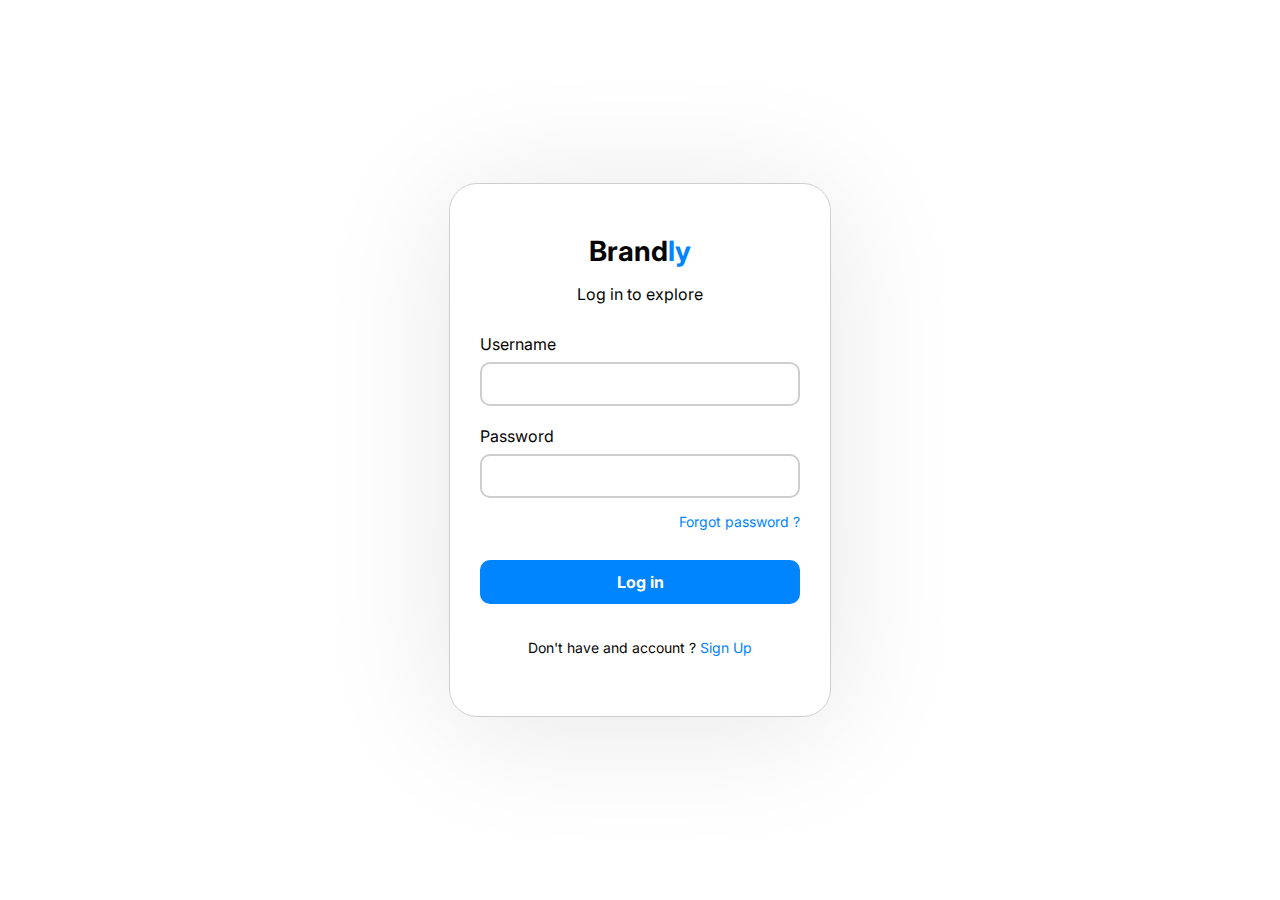
==== WAD/ASG1/ASG1B/index.html @ b2516095 "Added basic skeleton" ====
<!DOCTYPE html>
<html lang="en">
<head>
    <meta charset="UTF-8">
    <meta name="viewport" content="width=device-width, initial-scale=1.0">
    <link rel="stylesheet" href="index.css">
    <!-- Inter font -->
    <link rel="preconnect" href="https://fonts.googleapis.com">
    <link rel="preconnect" href="https://fonts.gstatic.com" crossorigin>
    <link href="https://fonts.googleapis.com/css2?family=Inter:wght@100;200;300;400;500;600;700;800;900&display=swap" rel="stylesheet">
    <title>Assignment 1B</title>
</head>
<body onload="setPrimitives()">
    <form id="log_in">
    <div class="main">
        <div class="main-form-cont">
            <div class="labels">
                <p class="brand-name cursor-pointer">Brand<span class="primary-text-color">ly</span></p>
                <p class="subtext" id ="hightlight-error">Log in to explore</p>
            </div>

            <div class="input-parent">
                <p class="input-head-label">
                    Username
                </p>
                <input type="email" class="form-input long-input-btn" name="password" required>
            </div>

            <div class="input-parent">
                <p class="input-head-label">
                    Password
                </p>
                <input type="password" class="form-input long-input-btn" name="password" required>
            </div>

            <p class="input-bottom-label primary-text-color" onclick="alert('Will Come back soon !')">Forgot password ?</p>

            <div class="button-parent">
                <button class="long-btn">Log in</button>
            </div>

            <div class="centered-subtext">
                Don't have and account ? <span class="primary-text-color cursor-pointer" onclick="alert('Will Come back soon for this !')">Sign Up</span>
            </div>
        </div>
    </div>
</form>
    <script src="index.js"></script>
</body>
</html>
---- WAD/ASG1/ASG1B/index.css ----
* {
    padding: 0;
    margin: 0;
    box-sizing: border-box;
    font-family: 'Inter', sans-serif;
    color: var(--text-color);
    text-decoration: none;
    border: none;
    outline: none;
}

body, html {
    height: 100%;
    width: 100%;
    display: flex;
    justify-content: center;
    align-items: center;
}

:root {
    --primary-color : #0085FF;
    --text-color : #050505;
    --border-color : #CECECE;
}

.primary-text-color {
    color: var(--primary-color);
}

.cursor-pointer {
    cursor: pointer;
}

.main {
    padding: 30px;
    border: solid 1.5px var(--border-color);
    border-radius: 28px;
    box-shadow: 0px 10px 130px #E6E6E6;
}

.labels {
    text-align: center;
}

.labels .brand-name {
    font-size: 28px;
    font-weight: bold;
    margin-bottom: 16px;
    margin-top: 20px;
}

.labels .subtext {
    margin-bottom: 30px;
}

.long-input-btn {
    width: 20rem;
    padding: 12px;
    border-radius: 10px;
    border: 2px solid var(--border-color);
    transition: border 0.1s;
}

.long-input-btn:focus {
    border: 2px solid var(--primary-color);
}

.input-head-label {
    margin-bottom: 8px;
}

.input-parent {
    margin-bottom: 20px;
}

.input-bottom-label {
    width: 100%;
    text-align: right;
    margin-top: -5px;
    font-size: 14px;
    cursor: pointer;
    margin-bottom: 30px;
}

.long-btn {
    width: 20rem;
    padding: 12px;
    border-radius: 10px;
    color: white;
    background-color: var(--primary-color);
    font-weight: bold;
    cursor: pointer;
    margin-bottom: 35px;
    font-size: 16px;
}

.centered-subtext {
    width: 100%;
    text-align: center;
    margin-bottom: 30px;
    font-size: 14px;
}
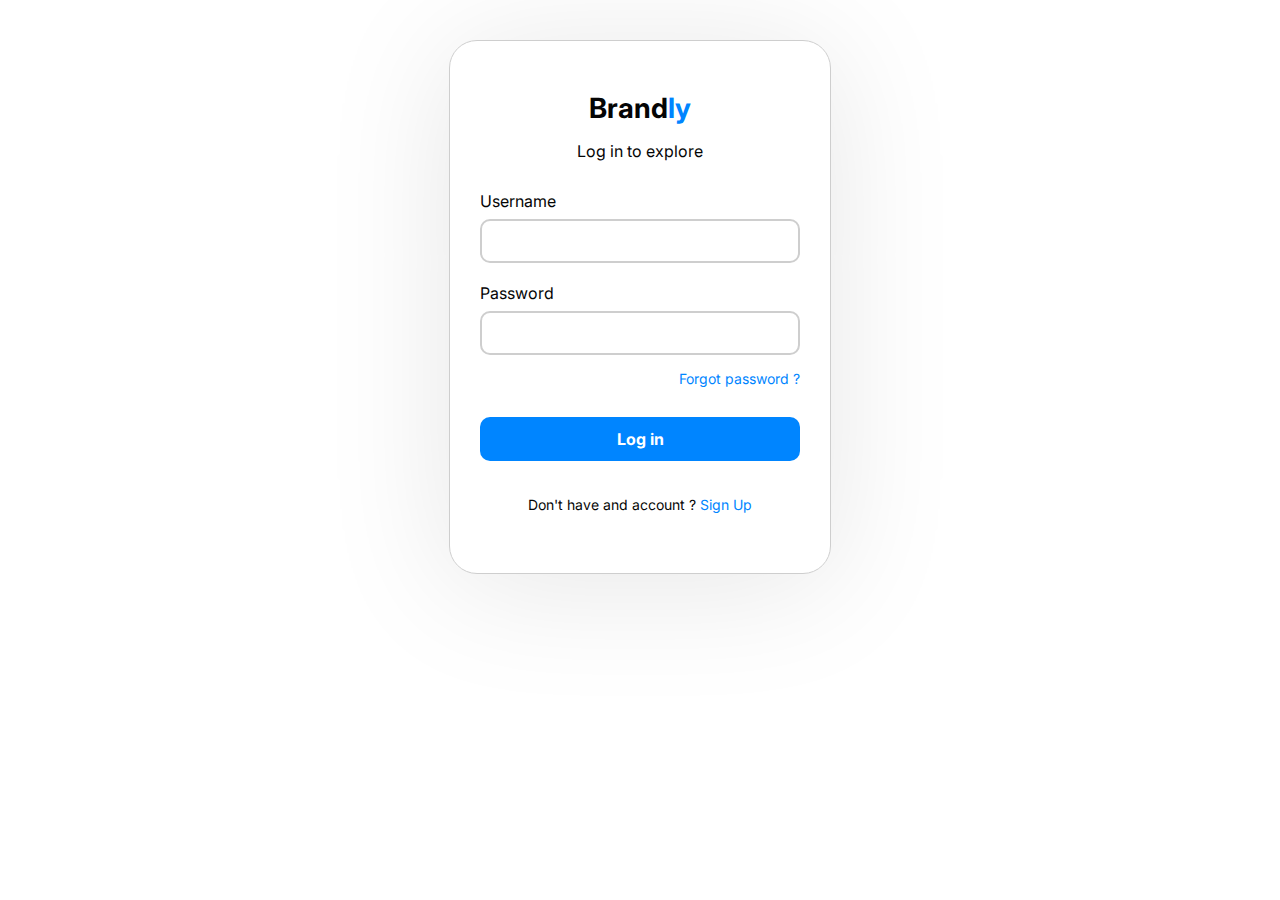
==== commit 4f8131f8: "1B" ====
--- a/WAD/ASG1/ASG1B/index.html
+++ b/WAD/ASG1/ASG1B/index.html
@@ -1,50 +1,76 @@
 <!DOCTYPE html>
 <html lang="en">
-<head>
-    <meta charset="UTF-8">
-    <meta name="viewport" content="width=device-width, initial-scale=1.0">
-    <link rel="stylesheet" href="index.css">
+  <head>
+    <meta charset="UTF-8" />
+    <meta name="viewport" content="width=device-width, initial-scale=1.0" />
+    <link rel="stylesheet" href="css/index.css" />
     <!-- Inter font -->
-    <link rel="preconnect" href="https://fonts.googleapis.com">
-    <link rel="preconnect" href="https://fonts.gstatic.com" crossorigin>
-    <link href="https://fonts.googleapis.com/css2?family=Inter:wght@100;200;300;400;500;600;700;800;900&display=swap" rel="stylesheet">
+    <link rel="preconnect" href="https://fonts.googleapis.com" />
+    <link rel="preconnect" href="https://fonts.gstatic.com" crossorigin />
+    <link
+      href="https://fonts.googleapis.com/css2?family=Inter:wght@100;200;300;400;500;600;700;800;900&display=swap"
+      rel="stylesheet"
+    />
     <title>Assignment 1B</title>
-</head>
-<body onload="setPrimitives()">
+  </head>
+
+  <body onload="setPrimitives()">
     <form id="log_in">
-    <div class="main">
+      <div class="main">
         <div class="main-form-cont">
-            <div class="labels">
-                <p class="brand-name cursor-pointer">Brand<span class="primary-text-color">ly</span></p>
-                <p class="subtext" id ="hightlight-error">Log in to explore</p>
-            </div>
+          <div class="labels">
+            <p class="brand-name cursor-pointer">
+              Brand<span class="primary-text-color">ly</span>
+            </p>
+            <p class="subtext" id="hightlight-error">Log in to explore</p>
+          </div>
 
-            <div class="input-parent">
-                <p class="input-head-label">
-                    Username
-                </p>
-                <input type="email" class="form-input long-input-btn" name="password" required>
-            </div>
+          <div class="input-parent">
+            <p class="input-head-label">Username</p>
+            <input
+              type="email"
+              class="form-input long-input-btn"
+              name="username"
+              required
+            />
+          </div>
 
-            <div class="input-parent">
-                <p class="input-head-label">
-                    Password
-                </p>
-                <input type="password" class="form-input long-input-btn" name="password" required>
-            </div>
+          <div class="input-parent">
+            <p class="input-head-label">Password</p>
+            <input
+              type="password"
+              class="form-input long-input-btn"
+              name="password"
+              required
+            />
+          </div>
 
-            <p class="input-bottom-label primary-text-color" onclick="alert('Will Come back soon !')">Forgot password ?</p>
+          <p
+            class="input-bottom-label primary-text-color"
+            onclick="alert('Will Come back soon !')"
+          >
+            Forgot password ?
+          </p>
 
-            <div class="button-parent">
-                <button class="long-btn">Log in</button>
-            </div>
+          <div class="button-parent">
+            <button class="long-btn">Log in</button>
+          </div>
 
-            <div class="centered-subtext">
-                Don't have and account ? <span class="primary-text-color cursor-pointer" onclick="alert('Will Come back soon for this !')">Sign Up</span>
-            </div>
+          <div class="centered-subtext">
+            Don't have and account ?
+            <span
+              class="primary-text-color cursor-pointer"
+              onclick="window.location.href = './signup.html'"
+              >Sign Up</span
+            >
+          </div>
         </div>
-    </div>
-</form>
-    <script src="index.js"></script>
-</body>
-</html>+      </div>
+    </form>
+
+    <form id="sign_up">
+        
+    </form>
+    <script src="js/index.js"></script>
+  </body>
+</html>
--- a/WAD/ASG1/ASG1B/css/index.css
+++ b/WAD/ASG1/ASG1B/css/index.css
@@ -0,0 +1,114 @@
+* {
+    padding: 0;
+    margin: 0;
+    box-sizing: border-box;
+    font-family: 'Inter', sans-serif;
+    color: var(--text-color);
+    text-decoration: none;
+    border: none;
+    outline: none;
+}
+
+body, html {
+    height: 100%;
+    width: 100%;
+    display: flex;
+    justify-content: center;
+    padding: 20px;
+}
+
+:root {
+    --primary-color : #0085FF;
+    --text-color : #050505;
+    --border-color : #CECECE;
+}
+
+.primary-text-color {
+    color: var(--primary-color);
+}
+
+.cursor-pointer {
+    cursor: pointer;
+}
+
+.main {
+    padding: 30px;
+    border: solid 1.5px var(--border-color);
+    border-radius: 28px;
+    box-shadow: 0px 10px 130px #E6E6E6;
+}
+
+.labels {
+    text-align: center;
+}
+
+.labels .brand-name {
+    font-size: 28px;
+    font-weight: bold;
+    margin-bottom: 16px;
+    margin-top: 20px;
+}
+
+.labels .subtext {
+    margin-bottom: 30px;
+}
+
+.long-input-btn {
+    width: 20rem;
+    padding: 12px;
+    border-radius: 10px;
+    border: 2px solid var(--border-color);
+    transition: border 0.1s;
+}
+
+.long-input-btn:focus {
+    border: 2px solid var(--primary-color);
+}
+
+.input-head-label {
+    margin-bottom: 8px;
+}
+
+.input-parent {
+    margin-bottom: 20px;
+}
+
+.input-bottom-label {
+    width: 100%;
+    text-align: right;
+    margin-top: -5px;
+    font-size: 14px;
+    cursor: pointer;
+    margin-bottom: 30px;
+}
+
+.long-btn {
+    width: 20rem;
+    padding: 12px;
+    border-radius: 10px;
+    color: white;
+    background-color: var(--primary-color);
+    font-weight: bold;
+    cursor: pointer;
+    margin-bottom: 35px;
+    font-size: 16px;
+}
+
+.centered-subtext {
+    width: 100%;
+    text-align: center;
+    margin-bottom: 30px;
+    font-size: 14px;
+}
+
+.w-70 {
+    width : 70%;
+}
+
+.w-100 {
+    width: 100%;
+}
+
+.input {
+    font-size: 16px;
+}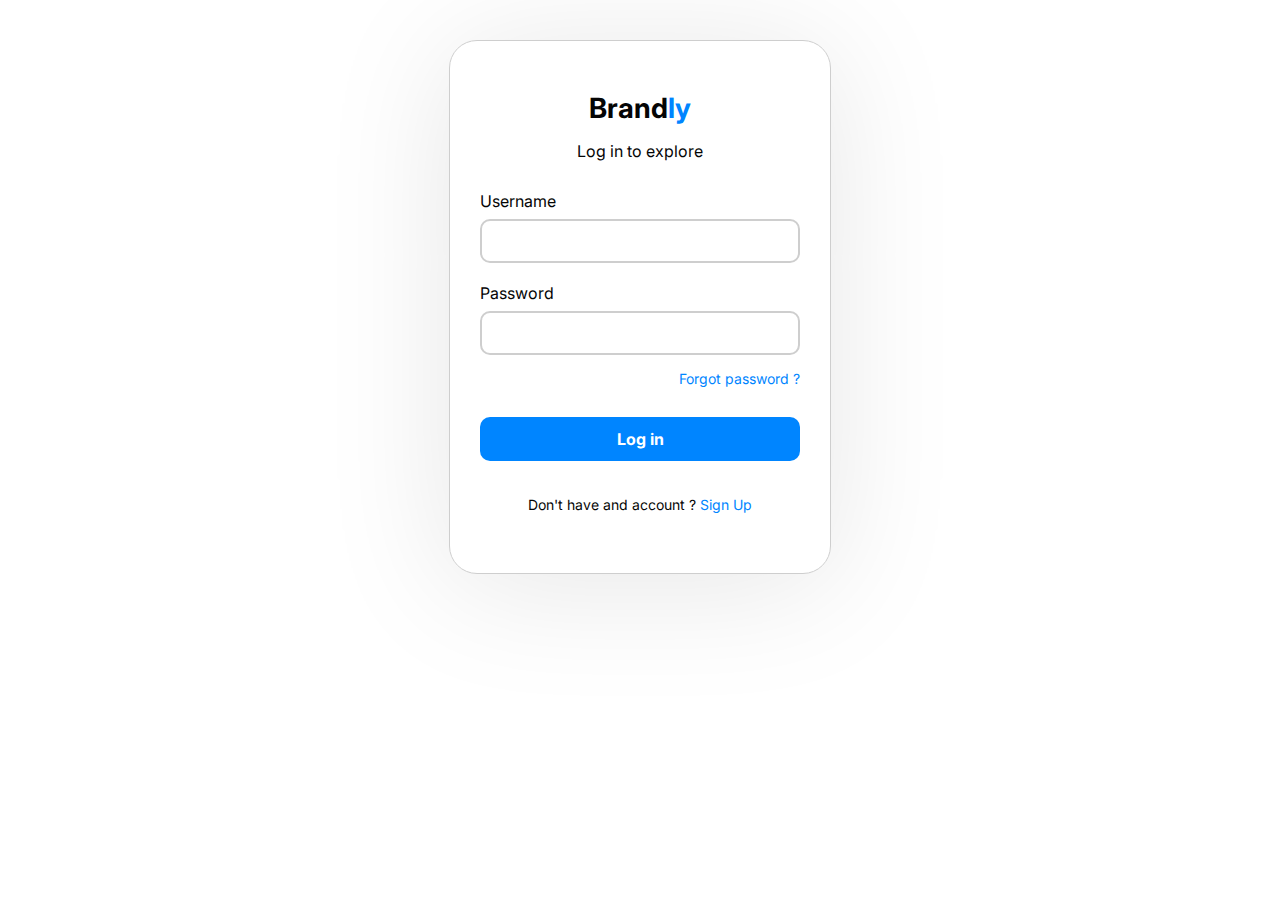
==== commit 14083e3e: "1B Completed (no backend added)" ====
--- a/WAD/ASG1/ASG1B/index.html
+++ b/WAD/ASG1/ASG1B/index.html
@@ -53,7 +53,7 @@
           </p>
 
           <div class="button-parent">
-            <button class="long-btn">Log in</button>
+            <button class="long-btn" id="submit">Log in</button>
           </div>
 
           <div class="centered-subtext">
@@ -67,10 +67,6 @@
         </div>
       </div>
     </form>
-
-    <form id="sign_up">
-        
-    </form>
     <script src="js/index.js"></script>
   </body>
 </html>
